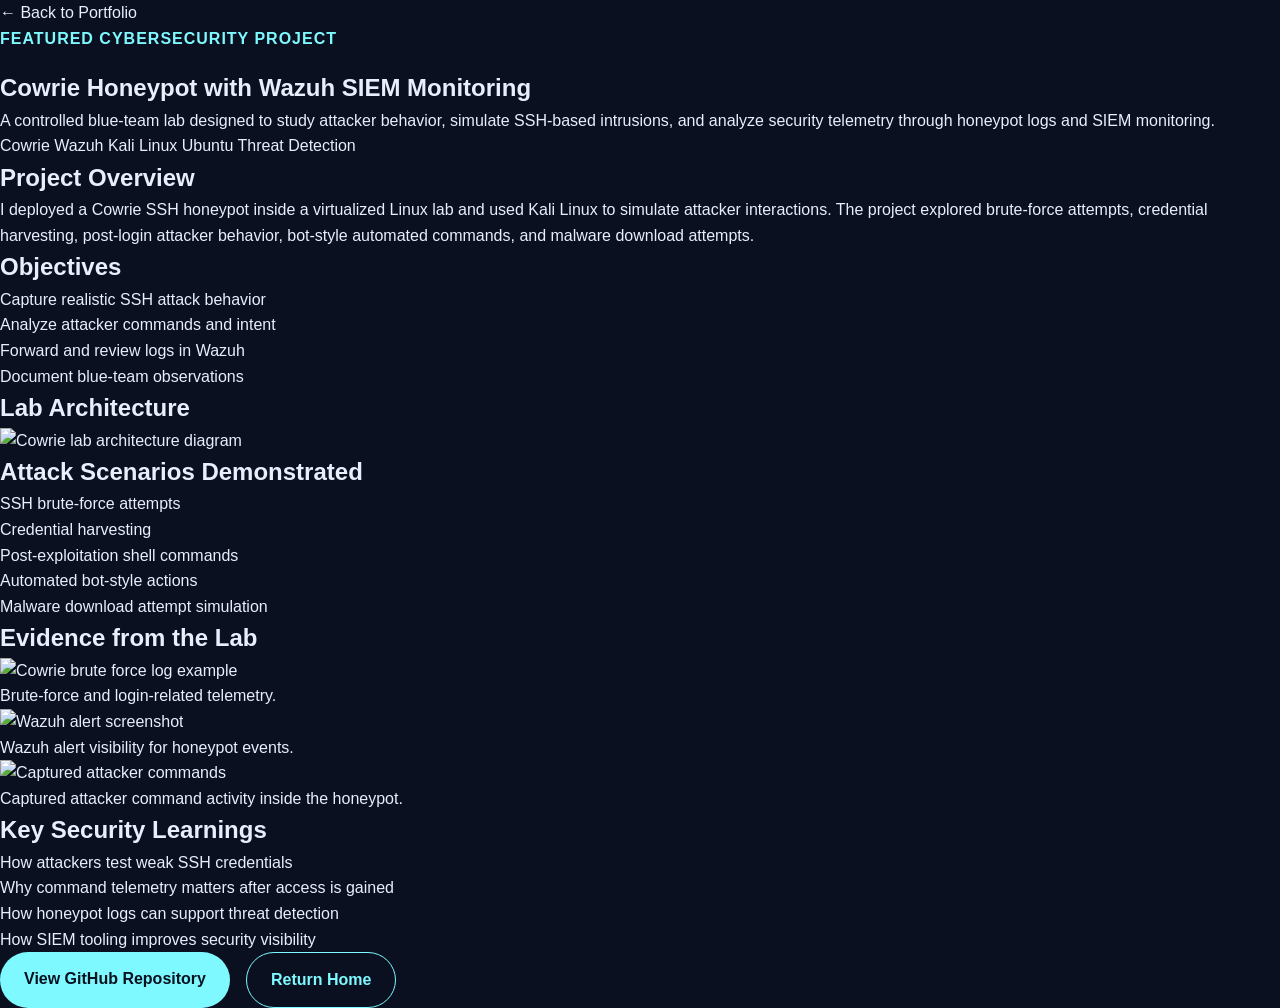
==== projects/cowrie-wazuh.html @ b5d93f11 "Update" ====
<!DOCTYPE html>
<html lang="en">
<head>
  <meta charset="UTF-8">
  <meta name="viewport" content="width=device-width, initial-scale=1.0">
  <title>Cowrie Honeypot Project | Darun Kaarthik</title>
  <link rel="stylesheet" href="../assets/css/styles.css">
</head>
<body>

  <main class="case-study">
    <a class="back-link" href="../index.html">← Back to Portfolio</a>

    <section class="case-hero">
      <p class="eyebrow">Featured Cybersecurity Project</p>
      <h1>Cowrie Honeypot with Wazuh SIEM Monitoring</h1>
      <p>
        A controlled blue-team lab designed to study attacker behavior,
        simulate SSH-based intrusions, and analyze security telemetry through
        honeypot logs and SIEM monitoring.
      </p>

      <div class="tag-row">
        <span>Cowrie</span>
        <span>Wazuh</span>
        <span>Kali Linux</span>
        <span>Ubuntu</span>
        <span>Threat Detection</span>
      </div>
    </section>

    <section class="case-section">
      <h2>Project Overview</h2>
      <p>
        I deployed a Cowrie SSH honeypot inside a virtualized Linux lab and used
        Kali Linux to simulate attacker interactions. The project explored brute-force attempts,
        credential harvesting, post-login attacker behavior, bot-style automated commands,
        and malware download attempts.
      </p>
    </section>

    <section class="case-section">
      <h2>Objectives</h2>
      <div class="detail-grid">
        <div class="detail-card">Capture realistic SSH attack behavior</div>
        <div class="detail-card">Analyze attacker commands and intent</div>
        <div class="detail-card">Forward and review logs in Wazuh</div>
        <div class="detail-card">Document blue-team observations</div>
      </div>
    </section>

    <section class="case-section">
      <h2>Lab Architecture</h2>
      <img class="case-image" src="../assets/images/cowrie/cowrie-architecture.png" alt="Cowrie lab architecture diagram">
    </section>

    <section class="case-section">
      <h2>Attack Scenarios Demonstrated</h2>
      <div class="detail-grid">
        <div class="detail-card">SSH brute-force attempts</div>
        <div class="detail-card">Credential harvesting</div>
        <div class="detail-card">Post-exploitation shell commands</div>
        <div class="detail-card">Automated bot-style actions</div>
        <div class="detail-card">Malware download attempt simulation</div>
      </div>
    </section>

    <section class="case-section">
      <h2>Evidence from the Lab</h2>

      <div class="image-grid">
        <figure>
          <img src="../assets/images/cowrie/brute-force-logs.png" alt="Cowrie brute force log example">
          <figcaption>Brute-force and login-related telemetry.</figcaption>
        </figure>

        <figure>
          <img src="../assets/images/cowrie/wazuh-alerts.png" alt="Wazuh alert screenshot">
          <figcaption>Wazuh alert visibility for honeypot events.</figcaption>
        </figure>

        <figure>
          <img src="../assets/images/cowrie/attacker-commands.png" alt="Captured attacker commands">
          <figcaption>Captured attacker command activity inside the honeypot.</figcaption>
        </figure>
      </div>
    </section>

    <section class="case-section">
      <h2>Key Security Learnings</h2>
      <ul class="case-list">
        <li>How attackers test weak SSH credentials</li>
        <li>Why command telemetry matters after access is gained</li>
        <li>How honeypot logs can support threat detection</li>
        <li>How SIEM tooling improves security visibility</li>
      </ul>
    </section>

    <section class="case-section">
      <div class="hero-buttons">
        <a class="btn primary" href="https://github.com/Darun-555/cowrie-wazuh-honeypot-lab" target="_blank">View GitHub Repository</a>
        <a class="btn secondary" href="../index.html">Return Home</a>
      </div>
    </section>
  </main>

</body>
</html>
---- assets/css/styles.css ----
* {
  margin: 0;
  padding: 0;
  box-sizing: border-box;
}

body {
  font-family: Arial, sans-serif;
  background: #0b1020;
  color: #e8eefc;
  line-height: 1.6;
}

a {
  color: inherit;
  text-decoration: none;
}

.hero {
  min-height: 100vh;
  padding: 30px 8%;
  background:
    radial-gradient(circle at top right, rgba(0, 255, 200, 0.12), transparent 35%),
    radial-gradient(circle at bottom left, rgba(0, 140, 255, 0.12), transparent 35%),
    #0b1020;
}

.navbar {
  display: flex;
  justify-content: space-between;
  align-items: center;
}

.logo {
  font-size: 1.3rem;
  font-weight: bold;
  color: #7df9ff;
}

.nav-links {
  display: flex;
  gap: 24px;
}

.nav-links a {
  color: #c9d6f0;
}

.hero-content {
  max-width: 850px;
  margin-top: 120px;
}

.eyebrow {
  color: #7df9ff;
  font-weight: bold;
  margin-bottom: 18px;
  text-transform: uppercase;
  letter-spacing: 1px;
}

.hero h1 {
  font-size: 3.3rem;
  line-height: 1.15;
  margin-bottom: 22px;
}

.hero-text {
  font-size: 1.2rem;
  max-width: 720px;
  color: #c9d6f0;
  margin-bottom: 32px;
}

.hero-buttons {
  display: flex;
  gap: 16px;
  flex-wrap: wrap;
}

.btn {
  display: inline-block;
  padding: 14px 24px;
  border-radius: 999px;
  font-weight: bold;
}

.primary {
  background: #7df9ff;
  color: #07111f;
}

.secondary {
  border: 1px solid #7df9ff;
  color: #7df9ff;
}

.section {
  padding: 90px 8%;
}

.section h2 {
  font-size: 2rem;
  margin-bottom: 28px;
  color: #7df9ff;
}

.section p {
  max-width: 850px;
  color: #d3def4;
}

.project-grid,
.skills-grid,
.process-grid {
  display: grid;
  gap: 24px;
  margin-top: 28px;
}

.project-grid {
  grid-template-columns: repeat(auto-fit, minmax(260px, 1fr));
}

.skills-grid {
  grid-template-columns: repeat(auto-fit, minmax(220px, 1fr));
}

.process-grid {
  grid-template-columns: repeat(auto-fit, minmax(180px, 1fr));
}

.project-card,
.skill-box,
.process-grid div {
  background: rgba(255, 255, 255, 0.05);
  border: 1px solid rgba(125, 249, 255, 0.18);
  border-radius: 18px;
  padding: 24px;
  backdrop-filter: blur(8px);
}

.project-card h3,
.skill-box h3 {
  margin-bottom: 14px;
  color: #ffffff;
}

.project-card a {
  display: inline-block;
  margin-top: 16px;
  color: #7df9ff;
  font-weight: bold;
}

.contact-links {
  display: flex;
  gap: 18px;
  margin-top: 24px;
  flex-wrap: wrap;
}

.contact-links a {
  border: 1px solid rgba(125, 249, 255, 0.4);
  padding: 12px 18px;
  border-radius: 999px;
}

footer {
  padding: 28px 8%;
  border-top: 1px solid rgba(255, 255, 255, 0.08);
  color: #9fb0d1;
}

@media (max-width: 768px) {
  .navbar {
    flex-direction: column;
    gap: 18px;
  }

  .hero-content {
    margin-top: 80px;
  }

  .hero h1 {
    font-size: 2.35rem;
  }

  .nav-links {
    flex-wrap: wrap;
    justify-content: center;
  }

  .project-actions {
    display: flex;
    gap: 14px;
    margin-top: 18px;
    flex-wrap: wrap;
  }

  .project-actions a {
    border: 1px solid rgba(125, 249, 255, 0.45);
    padding: 10px 14px;
    border-radius: 999px;
    color: #7df9ff;
    font-weight: bold;
    transition: 0.25s ease;
  }

  .project-actions a:hover {
    background: rgba(125, 249, 255, 0.12);
  }

  .case-study {
    padding: 60px 8%;
    max-width: 1200px;
    margin: 0 auto;
  }

  .back-link {
    display: inline-block;
    margin-bottom: 30px;
    color: #7df9ff;
    font-weight: bold;
  }

  .case-hero h1 {
    font-size: 3rem;
    line-height: 1.15;
    margin-bottom: 18px;
  }

  .case-hero p {
    max-width: 850px;
    color: #d3def4;
  }

  .tag-row {
    display: flex;
    gap: 12px;
    flex-wrap: wrap;
    margin-top: 22px;
  }

  .tag-row span {
    padding: 8px 14px;
    border-radius: 999px;
    border: 1px solid rgba(125, 249, 255, 0.35);
    color: #7df9ff;
    font-size: 0.95rem;
  }

  .case-section {
    margin-top: 64px;
  }

  .case-section h2 {
    font-size: 2rem;
    color: #7df9ff;
    margin-bottom: 22px;
  }

  .detail-grid {
    display: grid;
    gap: 18px;
    grid-template-columns: repeat(auto-fit, minmax(220px, 1fr));
  }

  .detail-card {
    background: rgba(255, 255, 255, 0.05);
    border: 1px solid rgba(125, 249, 255, 0.18);
    padding: 22px;
    border-radius: 18px;
  }

  .case-image {
    width: 100%;
    border-radius: 18px;
    border: 1px solid rgba(125, 249, 255, 0.16);
  }

  .image-grid {
    display: grid;
    gap: 24px;
    grid-template-columns: repeat(auto-fit, minmax(260px, 1fr));
  }

  .image-grid img {
    width: 100%;
    border-radius: 18px;
    border: 1px solid rgba(125, 249, 255, 0.16);
  }

  .image-grid figcaption {
    margin-top: 12px;
    color: #b6c5e3;
    font-size: 0.95rem;
  }

  .case-list {
    padding-left: 22px;
    color: #d3def4;
  }

  .case-list li {
    margin-bottom: 12px;
  }

  @media (max-width: 768px) {
    .case-hero h1 {
      font-size: 2.3rem;
    }
  }

  .section-intro {
    max-width: 850px;
    color: #d3def4;
    margin-bottom: 28px;
  }

  .filter-bar {
    display: flex;
    flex-wrap: wrap;
    gap: 14px;
    margin-bottom: 34px;
  }

  .filter-btn {
    border: 1px solid rgba(125, 249, 255, 0.4);
    background: transparent;
    color: #7df9ff;
    padding: 11px 18px;
    border-radius: 999px;
    cursor: pointer;
    font-weight: bold;
    transition: 0.25s ease;
  }

  .filter-btn:hover,
  .filter-btn.active {
    background: rgba(125, 249, 255, 0.15);
    border-color: #7df9ff;
  }

  .filter-item.hide {
    display: none;
  }

  .project-badges {
    display: flex;
    flex-wrap: wrap;
    gap: 10px;
    margin-bottom: 16px;
  }

  .project-badges span {
    padding: 6px 12px;
    border-radius: 999px;
    font-size: 0.85rem;
    border: 1px solid rgba(125, 249, 255, 0.3);
    color: #7df9ff;
    background: rgba(125, 249, 255, 0.06);
  }
}
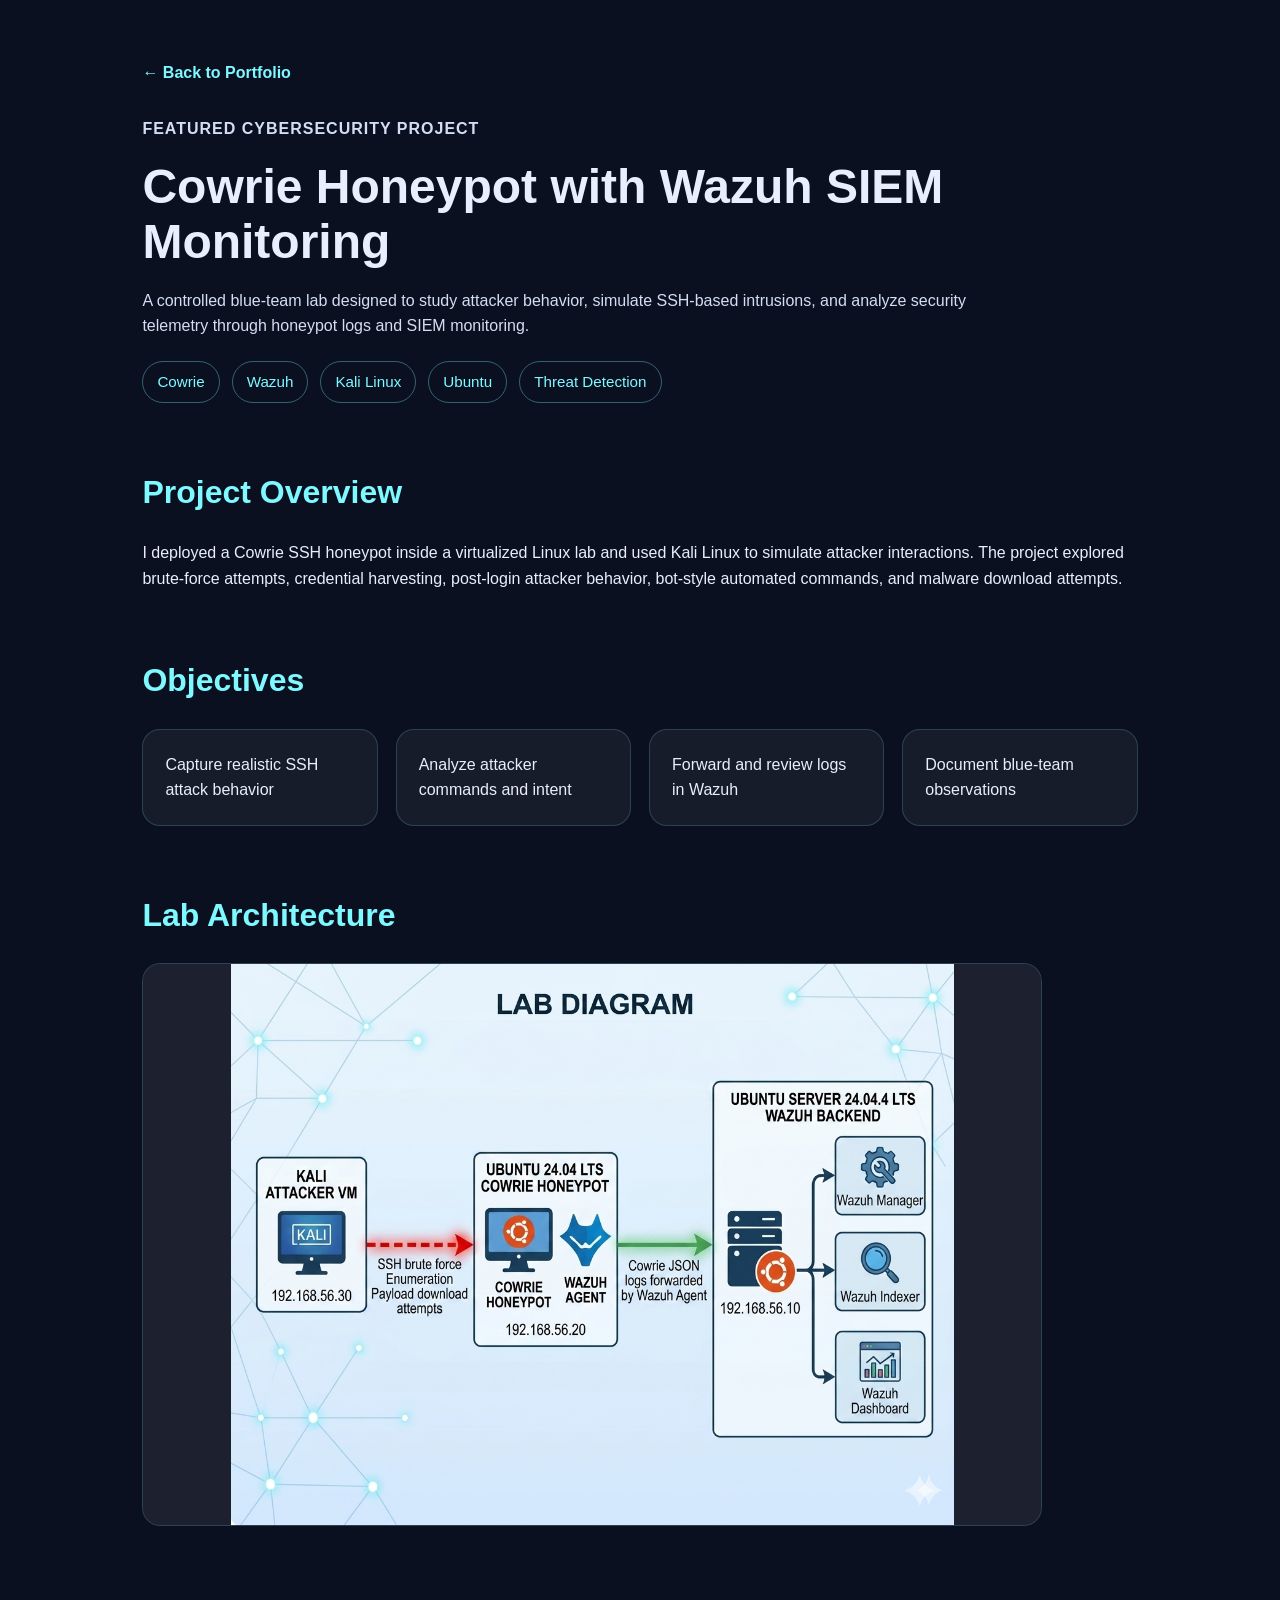
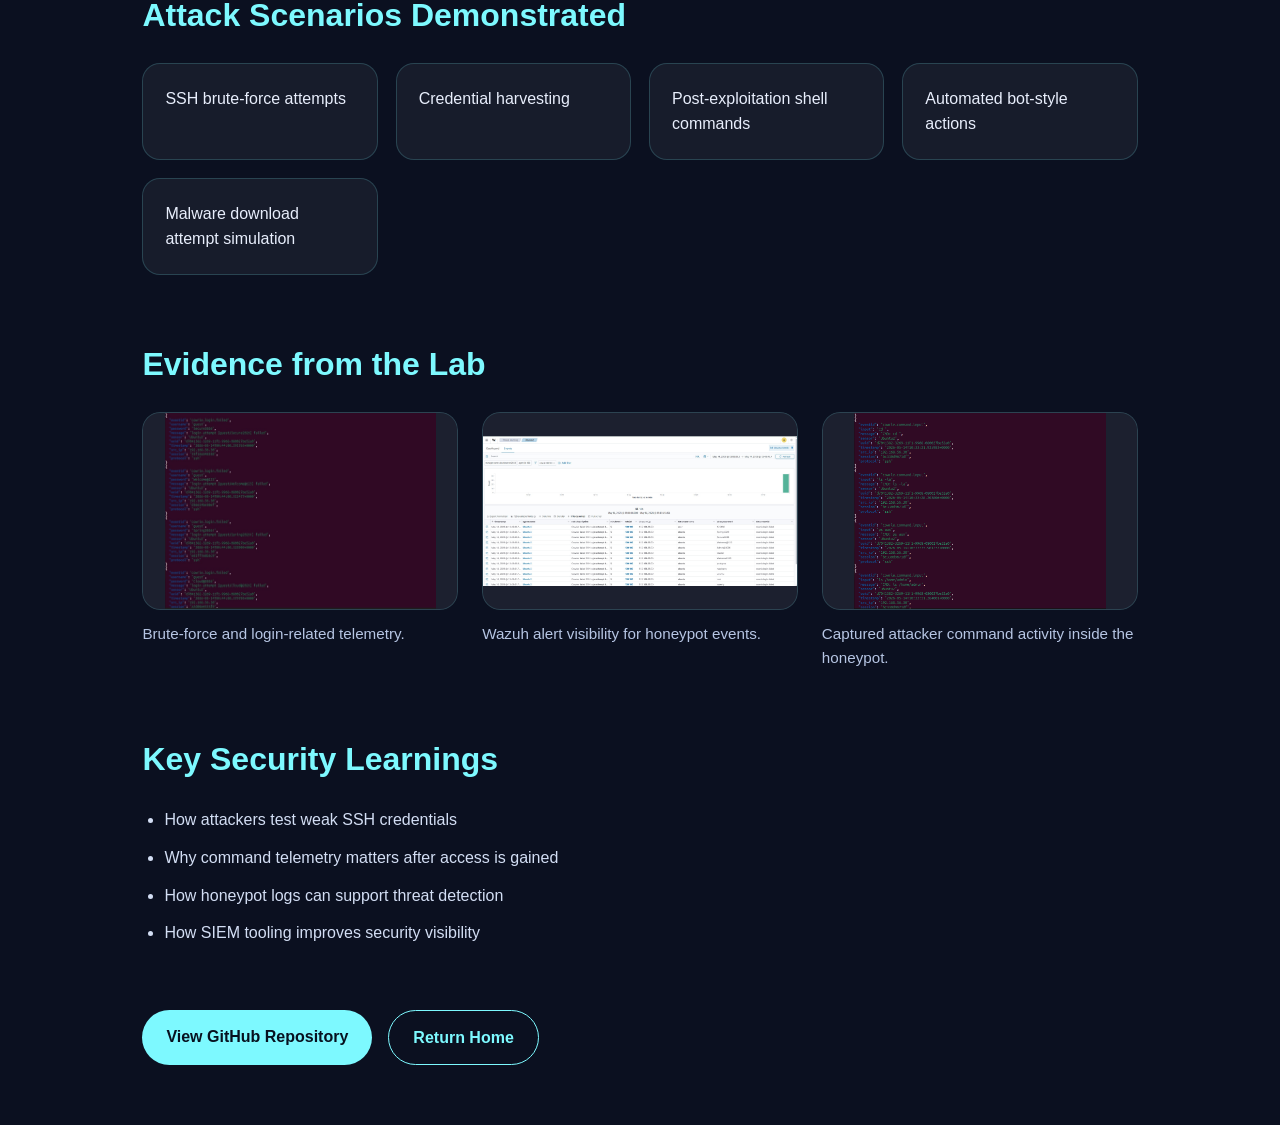
==== commit c36c9c43: "Update" ====
--- a/projects/cowrie-wazuh.html
+++ b/projects/cowrie-wazuh.html
@@ -51,7 +51,11 @@
 
     <section class="case-section">
       <h2>Lab Architecture</h2>
-      <img class="case-image" src="../assets/images/cowrie/cowrie-architecture.png" alt="Cowrie lab architecture diagram">
+      <figure class="case-figure">
+        <button class="image-zoom-trigger" type="button" data-full="../assets/images/cowrie/Lab_diagram.png" data-caption="Cowrie lab architecture diagram">
+          <img class="case-image" src="../assets/images/cowrie/Lab_diagram.png" alt="Cowrie lab architecture diagram">
+        </button>
+      </figure>
     </section>
 
     <section class="case-section">
@@ -70,17 +74,23 @@
 
       <div class="image-grid">
         <figure>
-          <img src="../assets/images/cowrie/brute-force-logs.png" alt="Cowrie brute force log example">
+          <button class="image-zoom-trigger" type="button" data-full="../assets/images/cowrie/bruteforce-cowrie.jpg" data-caption="Brute-force and login-related telemetry.">
+            <img src="../assets/images/cowrie/bruteforce-cowrie.jpg" alt="Cowrie brute force log example">
+          </button>
           <figcaption>Brute-force and login-related telemetry.</figcaption>
         </figure>
 
         <figure>
-          <img src="../assets/images/cowrie/wazuh-alerts.png" alt="Wazuh alert screenshot">
+          <button class="image-zoom-trigger" type="button" data-full="../assets/images/cowrie/bruteforce-failed-hydra-alerts.jpg" data-caption="Wazuh alert visibility for honeypot events.">
+            <img src="../assets/images/cowrie/bruteforce-failed-hydra-alerts.jpg" alt="Wazuh alert screenshot">
+          </button>
           <figcaption>Wazuh alert visibility for honeypot events.</figcaption>
         </figure>
 
         <figure>
-          <img src="../assets/images/cowrie/attacker-commands.png" alt="Captured attacker commands">
+          <button class="image-zoom-trigger" type="button" data-full="../assets/images/cowrie/attacker-commands.png" data-caption="Captured attacker command activity inside the honeypot.">
+            <img src="../assets/images/cowrie/attacker-commands.png" alt="Captured attacker commands">
+          </button>
           <figcaption>Captured attacker command activity inside the honeypot.</figcaption>
         </figure>
       </div>
@@ -104,5 +114,54 @@
     </section>
   </main>
 
+  <div class="image-modal" id="imageModal" aria-hidden="true">
+    <button class="image-modal-close" type="button" aria-label="Close enlarged image">&times;</button>
+    <figure class="image-modal-content">
+      <img src="" alt="">
+      <figcaption></figcaption>
+    </figure>
+  </div>
+
+  <script>
+    const zoomButtons = document.querySelectorAll(".image-zoom-trigger");
+    const imageModal = document.getElementById("imageModal");
+    const modalImage = imageModal.querySelector("img");
+    const modalCaption = imageModal.querySelector("figcaption");
+    const modalClose = imageModal.querySelector(".image-modal-close");
+
+    function openImageModal(button) {
+      const image = button.querySelector("img");
+
+      modalImage.src = button.dataset.full;
+      modalImage.alt = image.alt;
+      modalCaption.textContent = button.dataset.caption || image.alt;
+      imageModal.classList.add("open");
+      imageModal.setAttribute("aria-hidden", "false");
+      modalClose.focus();
+    }
+
+    function closeImageModal() {
+      imageModal.classList.remove("open");
+      imageModal.setAttribute("aria-hidden", "true");
+      modalImage.src = "";
+    }
+
+    zoomButtons.forEach((button) => {
+      button.addEventListener("click", () => openImageModal(button));
+    });
+
+    modalClose.addEventListener("click", closeImageModal);
+    imageModal.addEventListener("click", (event) => {
+      if (event.target === imageModal) {
+        closeImageModal();
+      }
+    });
+
+    document.addEventListener("keydown", (event) => {
+      if (event.key === "Escape" && imageModal.classList.contains("open")) {
+        closeImageModal();
+      }
+    });
+  </script>
 </body>
-</html>+</html>
--- a/assets/css/styles.css
+++ b/assets/css/styles.css
@@ -9,6 +9,10 @@
   background: #0b1020;
   color: #e8eefc;
   line-height: 1.6;
+}
+
+html {
+  scroll-behavior: smooth;
 }
 
 a {
@@ -46,9 +50,16 @@
   color: #c9d6f0;
 }
 
+.hero-layout {
+  display: grid;
+  grid-template-columns: minmax(0, 1.35fr) minmax(260px, 0.65fr);
+  gap: 56px;
+  align-items: center;
+  margin-top: 110px;
+}
+
 .hero-content {
   max-width: 850px;
-  margin-top: 120px;
 }
 
 .eyebrow {
@@ -63,6 +74,23 @@
   font-size: 3.3rem;
   line-height: 1.15;
   margin-bottom: 22px;
+}
+
+.placeholder-label {
+  display: block;
+  color: #7df9ff;
+  font-size: 0.9rem;
+  font-weight: bold;
+  letter-spacing: 1px;
+  margin-bottom: 10px;
+  text-transform: uppercase;
+}
+
+.hero-title {
+  color: #7df9ff;
+  font-size: 1.1rem;
+  font-weight: bold;
+  margin-bottom: 16px;
 }
 
 .hero-text {
@@ -72,6 +100,45 @@
   margin-bottom: 32px;
 }
 
+.profile-card {
+  justify-self: end;
+  width: min(100%, 340px);
+}
+
+.profile-photo-placeholder {
+  aspect-ratio: 1;
+  display: grid;
+  place-items: center;
+  border: 1px dashed rgba(125, 249, 255, 0.6);
+  border-radius: 18px;
+  background:
+    linear-gradient(135deg, rgba(125, 249, 255, 0.14), rgba(255, 255, 255, 0.04)),
+    rgba(255, 255, 255, 0.05);
+}
+
+.profile-photo {
+  aspect-ratio: 1;
+  width: 100%;
+  display: block;
+  object-fit: cover;
+  border: 1px solid rgba(125, 249, 255, 0.3);
+  border-radius: 18px;
+}
+
+.profile-photo-placeholder span {
+  color: #7df9ff;
+  font-weight: bold;
+  letter-spacing: 1px;
+  text-transform: uppercase;
+}
+
+.profile-note {
+  margin-top: 14px;
+  color: #9fb0d1;
+  font-size: 0.95rem;
+  text-align: center;
+}
+
 .hero-buttons {
   display: flex;
   gap: 16px;
@@ -99,6 +166,12 @@
   padding: 90px 8%;
 }
 
+.projects-header,
+.skills-grid,
+.project-grid {
+  max-width: 1200px;
+}
+
 .section h2 {
   font-size: 2rem;
   margin-bottom: 28px;
@@ -111,28 +184,24 @@
 }
 
 .project-grid,
-.skills-grid,
-.process-grid {
+.skills-grid {
   display: grid;
   gap: 24px;
   margin-top: 28px;
 }
 
 .project-grid {
+  align-items: stretch;
+  grid-template-columns: repeat(auto-fit, minmax(270px, 1fr));
+}
+
+.skills-grid {
+  align-items: stretch;
   grid-template-columns: repeat(auto-fit, minmax(260px, 1fr));
 }
 
-.skills-grid {
-  grid-template-columns: repeat(auto-fit, minmax(220px, 1fr));
-}
-
-.process-grid {
-  grid-template-columns: repeat(auto-fit, minmax(180px, 1fr));
-}
-
 .project-card,
-.skill-box,
-.process-grid div {
+.skill-box {
   background: rgba(255, 255, 255, 0.05);
   border: 1px solid rgba(125, 249, 255, 0.18);
   border-radius: 18px;
@@ -140,10 +209,141 @@
   backdrop-filter: blur(8px);
 }
 
+.project-card {
+  display: flex;
+  flex-direction: column;
+}
+
+.skill-box {
+  display: flex;
+  flex-direction: column;
+  animation: skillFadeUp 0.65s ease both;
+  transition: border-color 0.25s ease, box-shadow 0.25s ease, transform 0.25s ease;
+}
+
+.skill-box:nth-child(2) {
+  animation-delay: 0.08s;
+}
+
+.skill-box:nth-child(3) {
+  animation-delay: 0.16s;
+}
+
+.skill-box:nth-child(4) {
+  animation-delay: 0.24s;
+}
+
+.skill-box:hover {
+  border-color: rgba(125, 249, 255, 0.42);
+  box-shadow: 0 16px 36px rgba(0, 0, 0, 0.24), 0 0 24px rgba(125, 249, 255, 0.08);
+  transform: translateY(-5px);
+}
+
+.skill-header {
+  display: flex;
+  align-items: center;
+  gap: 14px;
+  margin-bottom: 16px;
+}
+
+.skill-icon,
+.skill-icon-img {
+  width: 46px;
+  height: 46px;
+  flex: 0 0 46px;
+}
+
+.skill-icon {
+  padding: 10px;
+  border: 1px solid rgba(125, 249, 255, 0.32);
+  border-radius: 14px;
+  background: rgba(125, 249, 255, 0.08);
+  fill: none;
+  stroke: #7df9ff;
+  stroke-linecap: round;
+  stroke-linejoin: round;
+  stroke-width: 3;
+}
+
+.skill-icon-img {
+  display: block;
+  padding: 9px;
+  border: 1px solid rgba(125, 249, 255, 0.32);
+  background: rgba(125, 249, 255, 0.08);
+  box-sizing: border-box;
+  object-fit: contain;
+  border-radius: 14px;
+}
+
 .project-card h3,
 .skill-box h3 {
+  color: #ffffff;
+}
+
+.project-card h3 {
   margin-bottom: 14px;
-  color: #ffffff;
+}
+
+.skill-box h3 {
+  margin-bottom: 0;
+}
+
+.skill-box p {
+  margin-bottom: 22px;
+}
+
+.tool-list {
+  display: flex;
+  flex-wrap: wrap;
+  gap: 10px;
+  margin-top: auto;
+}
+
+.tool-chip {
+  display: inline-flex;
+  align-items: center;
+  gap: 0;
+  min-height: 34px;
+  padding: 7px 12px;
+  border: 1px solid rgba(125, 249, 255, 0.24);
+  border-radius: 999px;
+  background: rgba(125, 249, 255, 0.055);
+  color: #dffcff;
+  font-size: 0.92rem;
+  font-weight: bold;
+  line-height: 1;
+  transition: background 0.22s ease, border-color 0.22s ease, box-shadow 0.22s ease, transform 0.22s ease;
+}
+
+.tool-chip:hover {
+  background: rgba(125, 249, 255, 0.13);
+  border-color: rgba(125, 249, 255, 0.65);
+  box-shadow: 0 0 18px rgba(125, 249, 255, 0.12);
+  transform: translateY(-2px);
+}
+
+.icon-chip {
+  gap: 8px;
+}
+
+.icon-chip img {
+  width: 18px;
+  height: 18px;
+  display: block;
+  flex: 0 0 18px;
+  object-fit: contain;
+}
+
+@keyframes skillFadeUp {
+  from {
+    opacity: 0;
+    transform: translateY(16px);
+  }
+
+  to {
+    opacity: 1;
+    transform: translateY(0);
+  }
 }
 
 .project-card a {
@@ -153,23 +353,68 @@
   font-weight: bold;
 }
 
-.contact-links {
+.footer-links a {
+  display: inline-flex;
+  align-items: center;
+  gap: 8px;
+  border: 1px solid rgba(125, 249, 255, 0.4);
+  padding: 8px 12px;
+  border-radius: 999px;
+  color: #dffcff;
+  font-size: 0.9rem;
+  font-weight: bold;
+  transition: background 0.22s ease, border-color 0.22s ease, color 0.22s ease, transform 0.22s ease;
+}
+
+.footer-links a:hover {
+  background: rgba(125, 249, 255, 0.13);
+  border-color: rgba(125, 249, 255, 0.75);
+  color: #ffffff;
+  transform: translateY(-2px);
+}
+
+footer {
   display: flex;
-  gap: 18px;
-  margin-top: 24px;
-  flex-wrap: wrap;
-}
-
-.contact-links a {
-  border: 1px solid rgba(125, 249, 255, 0.4);
-  padding: 12px 18px;
-  border-radius: 999px;
-}
-
-footer {
+  align-items: center;
+  justify-content: space-between;
+  gap: 22px;
   padding: 28px 8%;
   border-top: 1px solid rgba(255, 255, 255, 0.08);
   color: #9fb0d1;
+}
+
+.footer-contact-copy {
+  display: grid;
+  gap: 4px;
+}
+
+.footer-contact-copy p:first-child {
+  color: #d3def4;
+  font-weight: bold;
+}
+
+.footer-contact-copy p:last-child {
+  max-width: 460px;
+  font-size: 0.95rem;
+}
+
+.footer-links {
+  display: flex;
+  align-items: center;
+  justify-content: flex-end;
+  gap: 10px;
+  flex-wrap: wrap;
+}
+
+.footer-links svg {
+  width: 17px;
+  height: 17px;
+  flex: 0 0 17px;
+  fill: none;
+  stroke: currentColor;
+  stroke-linecap: round;
+  stroke-linejoin: round;
+  stroke-width: 2;
 }
 
 @media (max-width: 768px) {
@@ -178,12 +423,19 @@
     gap: 18px;
   }
 
-  .hero-content {
-    margin-top: 80px;
+  .hero-layout {
+    grid-template-columns: 1fr;
+    gap: 34px;
+    margin-top: 70px;
   }
 
   .hero h1 {
     font-size: 2.35rem;
+  }
+
+  .profile-card {
+    justify-self: stretch;
+    max-width: 320px;
   }
 
   .nav-links {
@@ -191,10 +443,21 @@
     justify-content: center;
   }
 
+  footer {
+    align-items: flex-start;
+    flex-direction: column;
+  }
+
+  .footer-links {
+    justify-content: flex-start;
+  }
+}
+
   .project-actions {
     display: flex;
     gap: 14px;
-    margin-top: 18px;
+    margin-top: auto;
+    padding-top: 28px;
     flex-wrap: wrap;
   }
 
@@ -204,6 +467,7 @@
     border-radius: 999px;
     color: #7df9ff;
     font-weight: bold;
+    margin-top: 0;
     transition: 0.25s ease;
   }
 
@@ -275,8 +539,23 @@
 
   .case-image {
     width: 100%;
+    height: 100%;
+    display: block;
+    object-fit: contain;
+    background: rgba(255, 255, 255, 0.03);
     border-radius: 18px;
     border: 1px solid rgba(125, 249, 255, 0.16);
+  }
+
+  .case-figure,
+  .image-grid figure {
+    display: flex;
+    flex-direction: column;
+    min-width: 0;
+  }
+
+  .case-figure {
+    max-width: 900px;
   }
 
   .image-grid {
@@ -285,18 +564,121 @@
     grid-template-columns: repeat(auto-fit, minmax(260px, 1fr));
   }
 
+  .image-zoom-trigger {
+    position: relative;
+    display: block;
+    width: 100%;
+    aspect-ratio: 16 / 10;
+    padding: 0;
+    overflow: hidden;
+    cursor: zoom-in;
+    border: 0;
+    border-radius: 18px;
+    background: rgba(255, 255, 255, 0.04);
+  }
+
+  .image-zoom-trigger::after {
+    content: "Click to enlarge";
+    position: absolute;
+    right: 12px;
+    bottom: 12px;
+    padding: 7px 10px;
+    border: 1px solid rgba(125, 249, 255, 0.42);
+    border-radius: 999px;
+    background: rgba(11, 16, 32, 0.84);
+    color: #dffcff;
+    font-size: 0.78rem;
+    font-weight: bold;
+    opacity: 0;
+    transform: translateY(6px);
+    transition: opacity 0.22s ease, transform 0.22s ease;
+  }
+
+  .image-zoom-trigger:hover::after,
+  .image-zoom-trigger:focus-visible::after {
+    opacity: 1;
+    transform: translateY(0);
+  }
+
+  .image-zoom-trigger:focus-visible {
+    outline: 3px solid rgba(125, 249, 255, 0.58);
+    outline-offset: 3px;
+  }
+
   .image-grid img {
     width: 100%;
+    height: 100%;
+    display: block;
+    object-fit: contain;
+    background: rgba(255, 255, 255, 0.03);
     border-radius: 18px;
     border: 1px solid rgba(125, 249, 255, 0.16);
   }
 
+  .case-figure figcaption,
   .image-grid figcaption {
     margin-top: 12px;
     color: #b6c5e3;
     font-size: 0.95rem;
   }
 
+  .image-modal {
+    position: fixed;
+    inset: 0;
+    z-index: 20;
+    display: none;
+    align-items: center;
+    justify-content: center;
+    padding: 72px 6% 44px;
+    background: rgba(4, 8, 18, 0.88);
+  }
+
+  .image-modal.open {
+    display: flex;
+  }
+
+  .image-modal-content {
+    width: min(100%, 1120px);
+    max-height: 86vh;
+  }
+
+  .image-modal-content img {
+    width: 100%;
+    max-height: 76vh;
+    display: block;
+    object-fit: contain;
+    border: 1px solid rgba(125, 249, 255, 0.28);
+    border-radius: 18px;
+    background: #070b16;
+  }
+
+  .image-modal-content figcaption {
+    margin-top: 12px;
+    color: #d3def4;
+    text-align: center;
+  }
+
+  .image-modal-close {
+    position: fixed;
+    top: 22px;
+    right: 28px;
+    width: 44px;
+    height: 44px;
+    border: 1px solid rgba(125, 249, 255, 0.45);
+    border-radius: 999px;
+    background: rgba(11, 16, 32, 0.92);
+    color: #dffcff;
+    cursor: pointer;
+    font-size: 1.8rem;
+    line-height: 1;
+  }
+
+  .image-modal-close:hover,
+  .image-modal-close:focus-visible {
+    background: rgba(125, 249, 255, 0.13);
+    outline: none;
+  }
+
   .case-list {
     padding-left: 22px;
     color: #d3def4;
@@ -304,24 +686,103 @@
 
   .case-list li {
     margin-bottom: 12px;
+  }
+
+  .experience-list {
+    display: grid;
+    gap: 24px;
+  }
+
+  .experience-card {
+    display: grid;
+    grid-template-columns: 150px minmax(0, 1fr);
+    align-items: start;
+    gap: 26px;
+    background: rgba(255, 255, 255, 0.05);
+    border: 1px solid rgba(125, 249, 255, 0.18);
+    border-radius: 18px;
+    padding: 26px;
+  }
+
+  .experience-logo-wrap {
+    display: grid;
+    place-items: center;
+    min-height: 120px;
+    padding: 18px;
+    border: 1px solid rgba(125, 249, 255, 0.16);
+    border-radius: 16px;
+    background: rgba(255, 255, 255, 0.92);
+  }
+
+  .experience-logo {
+    display: block;
+    width: 100%;
+    max-height: 78px;
+    object-fit: contain;
+  }
+
+  .experience-content {
+    min-width: 0;
+  }
+
+  .experience-header {
+    display: flex;
+    justify-content: space-between;
+    gap: 18px;
+    margin-bottom: 18px;
+  }
+
+  .experience-header h2 {
+    color: #ffffff;
+    font-size: 1.45rem;
+    margin-bottom: 6px;
+  }
+
+  .experience-company,
+  .experience-date {
+    color: #c9d6f0;
+  }
+
+  .experience-date {
+    flex: 0 0 auto;
+    font-weight: bold;
   }
 
   @media (max-width: 768px) {
     .case-hero h1 {
       font-size: 2.3rem;
     }
+
+    .experience-header {
+      flex-direction: column;
+      gap: 8px;
+    }
+
+    .experience-card {
+      grid-template-columns: 1fr;
+    }
+
+    .experience-logo-wrap {
+      width: min(100%, 220px);
+      min-height: 96px;
+    }
+  }
+
+  .projects-header {
+    max-width: 900px;
   }
 
   .section-intro {
     max-width: 850px;
     color: #d3def4;
-    margin-bottom: 28px;
+    margin-bottom: 24px;
   }
 
   .filter-bar {
     display: flex;
     flex-wrap: wrap;
-    gap: 14px;
+    align-items: center;
+    gap: 12px;
     margin-bottom: 34px;
   }
 
@@ -361,4 +822,16 @@
     color: #7df9ff;
     background: rgba(125, 249, 255, 0.06);
   }
-}+
+@media (prefers-reduced-motion: reduce) {
+  .skill-box,
+  .tool-chip {
+    animation: none;
+    transition: none;
+  }
+
+  .skill-box:hover,
+  .tool-chip:hover {
+    transform: none;
+  }
+}
